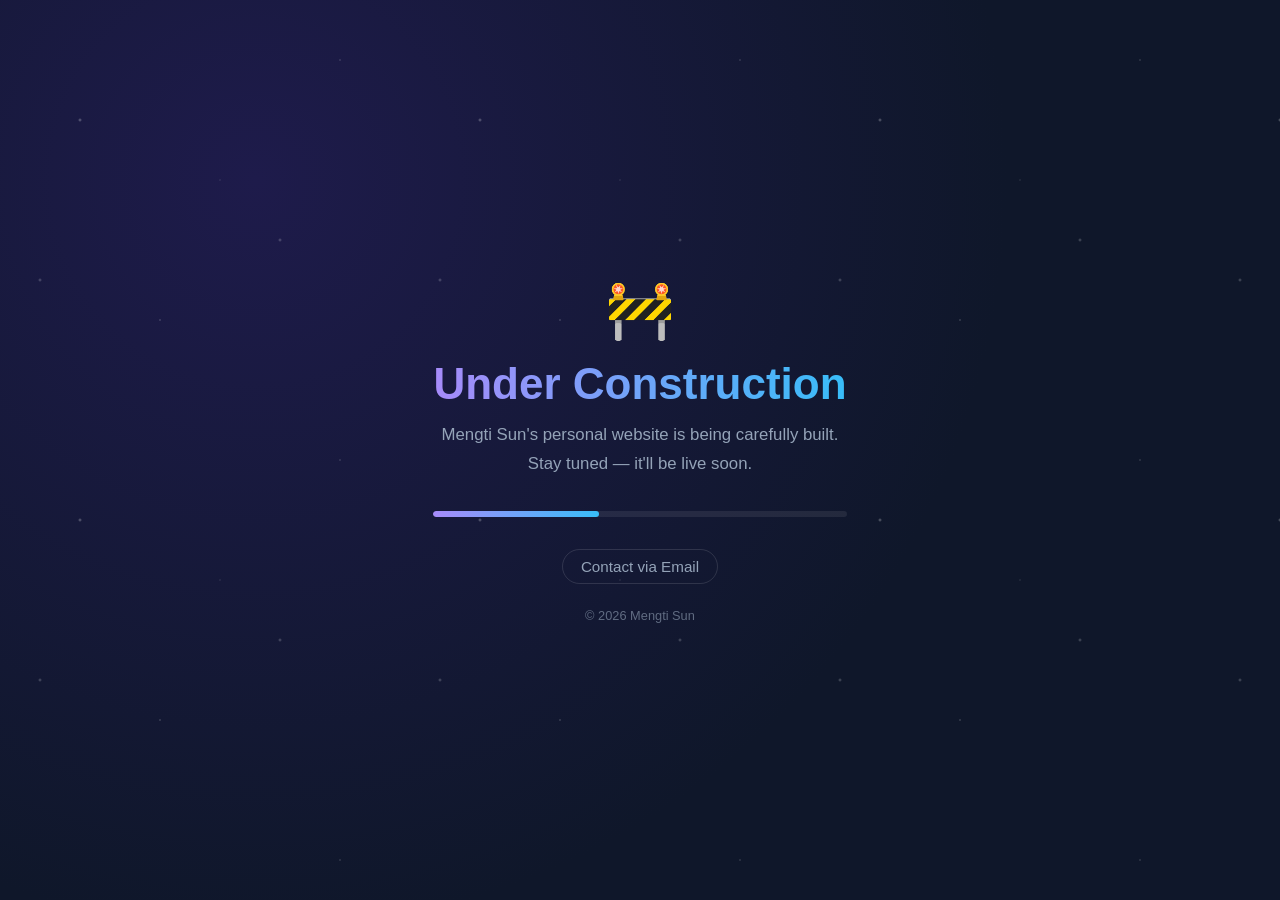
==== index.html @ 5b6ca1ab "init personal website repo" ====
<!DOCTYPE html>
<html lang="en">
<head>
<meta charset="UTF-8">
<meta name="viewport" content="width=device-width, initial-scale=1.0">
<title>Mengti Sun — Under Construction</title>
<meta name="description" content="Mengti Sun's personal website is currently under construction.">
<style>
  :root {
    --bg-start: #0f172a;
    --bg-end: #1e1b4b;
    --text: #f8fafc;
    --muted: #94a3b8;
    --accent: #a78bfa;
    --accent-2: #38bdf8;
  }

  * { box-sizing: border-box; }

  html, body {
    height: 100%;
    margin: 0;
  }

  body {
    font-family: -apple-system, BlinkMacSystemFont, "Segoe UI", "PingFang SC", "Microsoft YaHei", Roboto, sans-serif;
    background: radial-gradient(circle at 20% 20%, var(--bg-end), var(--bg-start) 60%);
    color: var(--text);
    display: flex;
    align-items: center;
    justify-content: center;
    min-height: 100vh;
    overflow: hidden;
    position: relative;
  }

  .stars {
    position: absolute;
    inset: 0;
    background-image:
      radial-gradient(2px 2px at 20% 30%, rgba(255,255,255,0.5), transparent),
      radial-gradient(2px 2px at 70% 60%, rgba(255,255,255,0.4), transparent),
      radial-gradient(1px 1px at 40% 80%, rgba(255,255,255,0.6), transparent),
      radial-gradient(1px 1px at 85% 15%, rgba(255,255,255,0.5), transparent),
      radial-gradient(1px 1px at 55% 45%, rgba(255,255,255,0.3), transparent),
      radial-gradient(2px 2px at 10% 70%, rgba(255,255,255,0.4), transparent);
    background-size: 400px 400px;
    animation: drift 60s linear infinite;
    opacity: 0.7;
  }

  @keyframes drift {
    from { transform: translateY(0); }
    to { transform: translateY(-400px); }
  }

  .container {
    position: relative;
    z-index: 1;
    text-align: center;
    padding: 2.5rem;
    max-width: 560px;
  }

  .icon {
    font-size: 3.5rem;
    display: inline-block;
    animation: float 3s ease-in-out infinite;
    margin-bottom: 1rem;
  }

  @keyframes float {
    0%, 100% { transform: translateY(0); }
    50% { transform: translateY(-12px); }
  }

  h1 {
    font-size: clamp(1.75rem, 5vw, 2.75rem);
    font-weight: 700;
    margin: 0 0 0.75rem;
    background: linear-gradient(90deg, var(--accent), var(--accent-2));
    -webkit-background-clip: text;
    background-clip: text;
    color: transparent;
  }

  p.subtitle {
    color: var(--muted);
    font-size: 1.05rem;
    line-height: 1.7;
    margin: 0 0 2rem;
  }

  .progress {
    width: 100%;
    height: 6px;
    background: rgba(255,255,255,0.08);
    border-radius: 999px;
    overflow: hidden;
    margin-bottom: 2rem;
  }

  .progress-bar {
    height: 100%;
    width: 40%;
    border-radius: 999px;
    background: linear-gradient(90deg, var(--accent), var(--accent-2));
    animation: loading 2.2s ease-in-out infinite;
  }

  @keyframes loading {
    0% { transform: translateX(-100%); width: 40%; }
    50% { width: 60%; }
    100% { transform: translateX(250%); width: 40%; }
  }

  .socials {
    display: flex;
    gap: 1.25rem;
    justify-content: center;
    margin-bottom: 1.5rem;
  }

  .socials a {
    color: var(--muted);
    text-decoration: none;
    font-size: 0.95rem;
    border: 1px solid rgba(255,255,255,0.12);
    padding: 0.5rem 1.1rem;
    border-radius: 999px;
    transition: all 0.2s ease;
  }

  .socials a:hover {
    color: var(--text);
    border-color: var(--accent);
    box-shadow: 0 0 16px rgba(167, 139, 250, 0.35);
  }

  footer {
    color: rgba(148, 163, 184, 0.6);
    font-size: 0.8rem;
    margin-top: 1rem;
  }
</style>
</head>
<body>
  <div class="stars"></div>
  <div class="container">
    <div class="icon">🚧</div>
    <h1>Under Construction</h1>
    <p class="subtitle">
      Mengti Sun's personal website is being carefully built.<br>
      Stay tuned — it'll be live soon.
    </p>
    <div class="progress"><div class="progress-bar"></div></div>
    <div class="socials">
      <a href="mailto:mengtisun99@gmail.com">Contact via Email</a>
    </div>
    <footer>&copy; <span id="year"></span> Mengti Sun</footer>
  </div>
  <script>
    document.getElementById('year').textContent = new Date().getFullYear();
  </script>
</body>
</html>
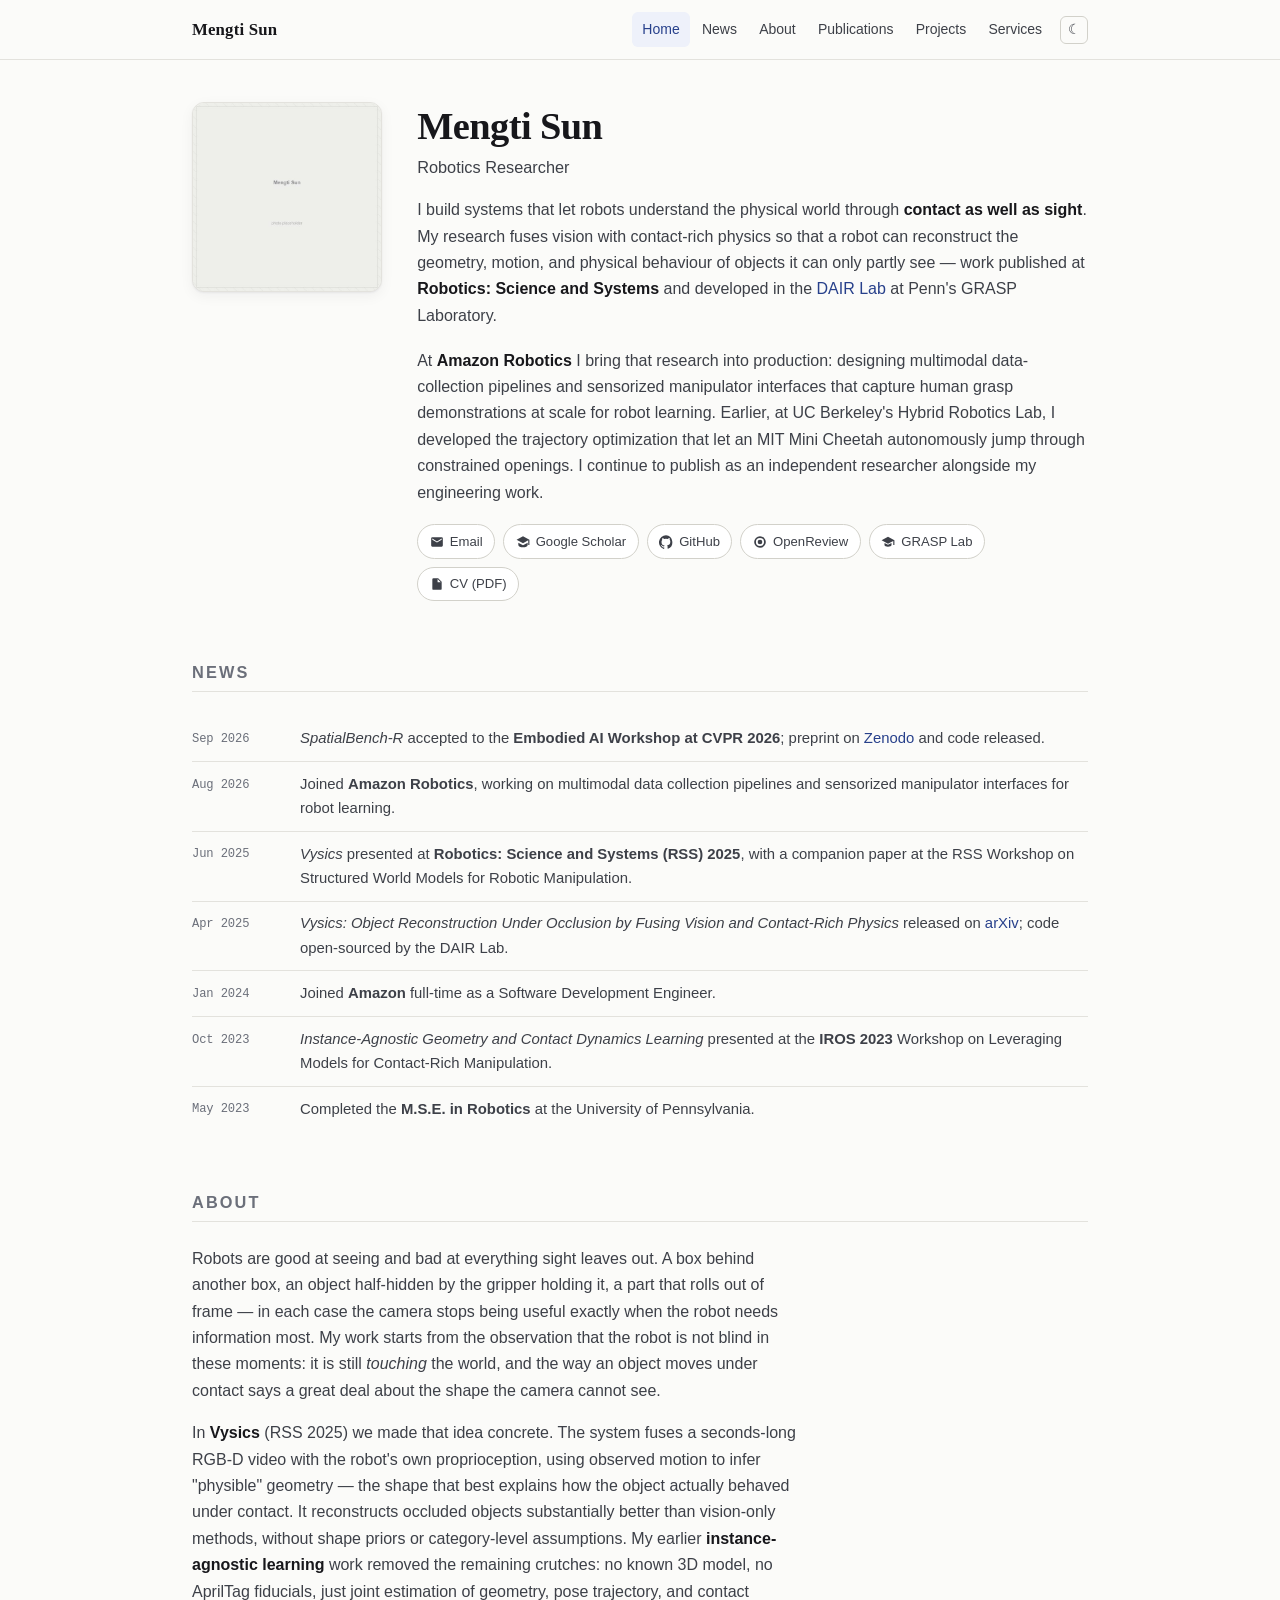
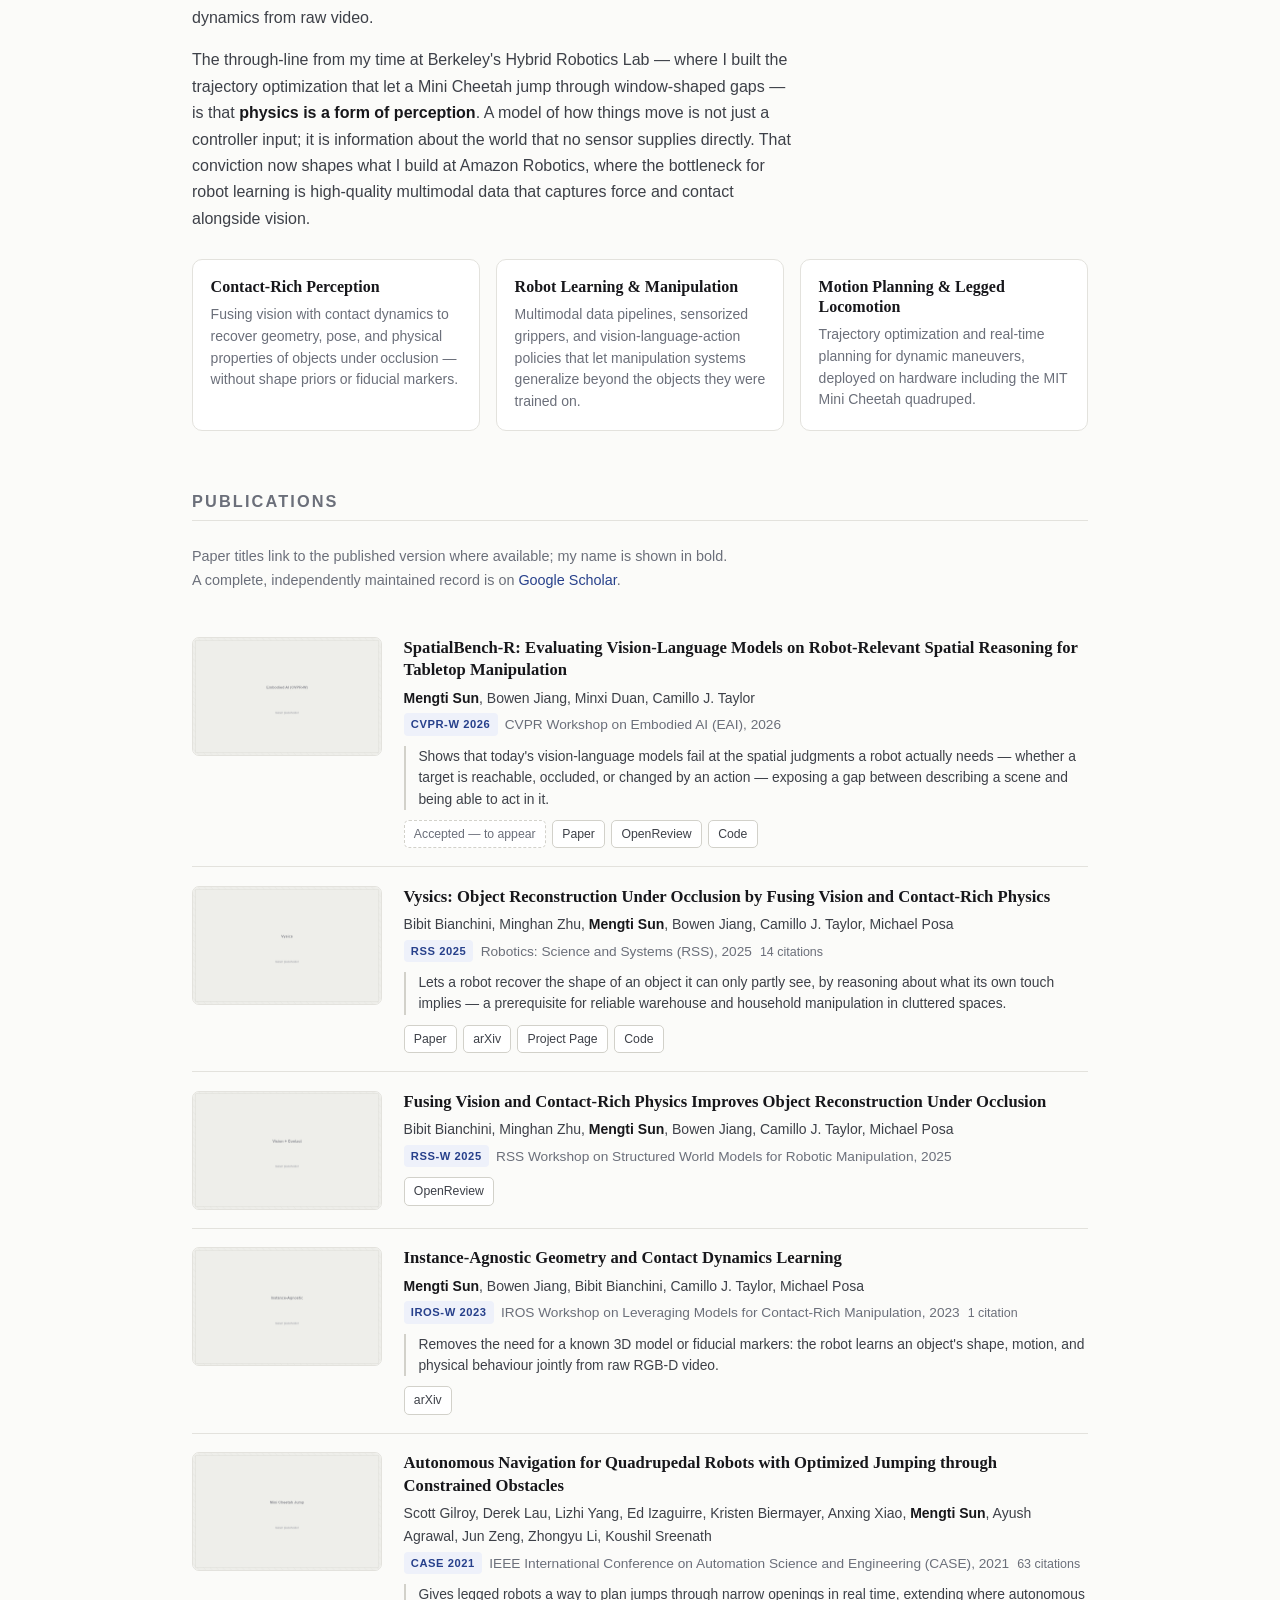
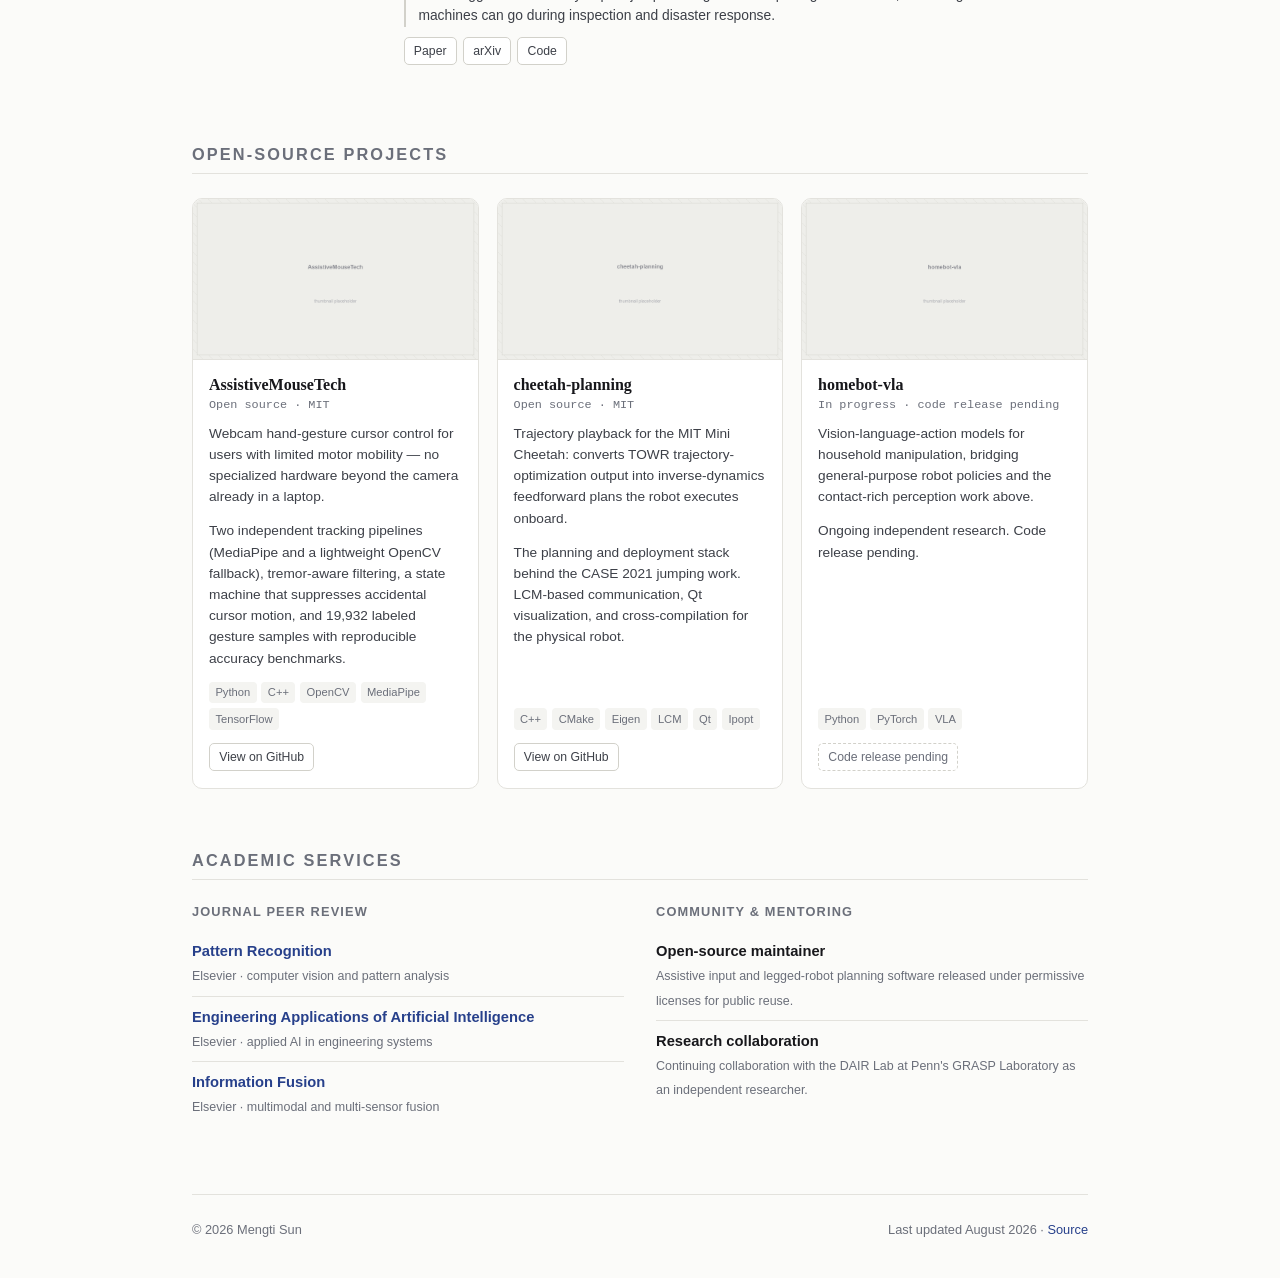
==== commit b21d4b80: "Update personal website 1.0" ====
--- a/index.html
+++ b/index.html
@@ -3,164 +3,238 @@
 <head>
 <meta charset="UTF-8">
 <meta name="viewport" content="width=device-width, initial-scale=1.0">
-<title>Mengti Sun — Under Construction</title>
-<meta name="description" content="Mengti Sun's personal website is currently under construction.">
-<style>
-  :root {
-    --bg-start: #0f172a;
-    --bg-end: #1e1b4b;
-    --text: #f8fafc;
-    --muted: #94a3b8;
-    --accent: #a78bfa;
-    --accent-2: #38bdf8;
-  }
-
-  * { box-sizing: border-box; }
-
-  html, body {
-    height: 100%;
-    margin: 0;
-  }
-
-  body {
-    font-family: -apple-system, BlinkMacSystemFont, "Segoe UI", "PingFang SC", "Microsoft YaHei", Roboto, sans-serif;
-    background: radial-gradient(circle at 20% 20%, var(--bg-end), var(--bg-start) 60%);
-    color: var(--text);
-    display: flex;
-    align-items: center;
-    justify-content: center;
-    min-height: 100vh;
-    overflow: hidden;
-    position: relative;
-  }
-
-  .stars {
-    position: absolute;
-    inset: 0;
-    background-image:
-      radial-gradient(2px 2px at 20% 30%, rgba(255,255,255,0.5), transparent),
-      radial-gradient(2px 2px at 70% 60%, rgba(255,255,255,0.4), transparent),
-      radial-gradient(1px 1px at 40% 80%, rgba(255,255,255,0.6), transparent),
-      radial-gradient(1px 1px at 85% 15%, rgba(255,255,255,0.5), transparent),
-      radial-gradient(1px 1px at 55% 45%, rgba(255,255,255,0.3), transparent),
-      radial-gradient(2px 2px at 10% 70%, rgba(255,255,255,0.4), transparent);
-    background-size: 400px 400px;
-    animation: drift 60s linear infinite;
-    opacity: 0.7;
-  }
-
-  @keyframes drift {
-    from { transform: translateY(0); }
-    to { transform: translateY(-400px); }
-  }
-
-  .container {
-    position: relative;
-    z-index: 1;
-    text-align: center;
-    padding: 2.5rem;
-    max-width: 560px;
-  }
-
-  .icon {
-    font-size: 3.5rem;
-    display: inline-block;
-    animation: float 3s ease-in-out infinite;
-    margin-bottom: 1rem;
-  }
-
-  @keyframes float {
-    0%, 100% { transform: translateY(0); }
-    50% { transform: translateY(-12px); }
-  }
-
-  h1 {
-    font-size: clamp(1.75rem, 5vw, 2.75rem);
-    font-weight: 700;
-    margin: 0 0 0.75rem;
-    background: linear-gradient(90deg, var(--accent), var(--accent-2));
-    -webkit-background-clip: text;
-    background-clip: text;
-    color: transparent;
-  }
-
-  p.subtitle {
-    color: var(--muted);
-    font-size: 1.05rem;
-    line-height: 1.7;
-    margin: 0 0 2rem;
-  }
-
-  .progress {
-    width: 100%;
-    height: 6px;
-    background: rgba(255,255,255,0.08);
-    border-radius: 999px;
-    overflow: hidden;
-    margin-bottom: 2rem;
-  }
-
-  .progress-bar {
-    height: 100%;
-    width: 40%;
-    border-radius: 999px;
-    background: linear-gradient(90deg, var(--accent), var(--accent-2));
-    animation: loading 2.2s ease-in-out infinite;
-  }
-
-  @keyframes loading {
-    0% { transform: translateX(-100%); width: 40%; }
-    50% { width: 60%; }
-    100% { transform: translateX(250%); width: 40%; }
-  }
-
-  .socials {
-    display: flex;
-    gap: 1.25rem;
-    justify-content: center;
-    margin-bottom: 1.5rem;
-  }
-
-  .socials a {
-    color: var(--muted);
-    text-decoration: none;
-    font-size: 0.95rem;
-    border: 1px solid rgba(255,255,255,0.12);
-    padding: 0.5rem 1.1rem;
-    border-radius: 999px;
-    transition: all 0.2s ease;
-  }
-
-  .socials a:hover {
-    color: var(--text);
-    border-color: var(--accent);
-    box-shadow: 0 0 16px rgba(167, 139, 250, 0.35);
-  }
-
-  footer {
-    color: rgba(148, 163, 184, 0.6);
-    font-size: 0.8rem;
-    margin-top: 1rem;
-  }
-</style>
+
+<title>Mengti Sun</title>
+<meta name="description" content="Mengti Sun — robotics researcher and Software Development Engineer II at Amazon Robotics. Research on contact-rich manipulation, physics-informed perception, and legged locomotion, published at RSS and IEEE CASE.">
+<meta name="author" content="Mengti Sun">
+<link rel="canonical" href="https://mengtis.github.io/">
+
+<meta property="og:type" content="profile">
+<meta property="og:title" content="Mengti Sun — Robotics Researcher &amp; Engineer">
+<meta property="og:description" content="Research on contact-rich manipulation, physics-informed perception, and legged locomotion. RSS 2025, IEEE CASE 2021.">
+<meta property="og:url" content="https://mengtis.github.io/">
+<meta property="og:image" content="https://mengtis.github.io/assets/img/og-card.png">
+<meta name="twitter:card" content="summary_large_image">
+
+<link rel="icon" href="assets/img/favicon.svg" type="image/svg+xml">
+<link rel="stylesheet" href="assets/css/style.css">
 </head>
 <body>
-  <div class="stars"></div>
-  <div class="container">
-    <div class="icon">🚧</div>
-    <h1>Under Construction</h1>
-    <p class="subtitle">
-      Mengti Sun's personal website is being carefully built.<br>
-      Stay tuned — it'll be live soon.
+
+<a class="skip" href="#main">Skip to content</a>
+
+<nav class="nav" aria-label="Primary">
+  <div class="nav-inner">
+    <a class="brand" href="#home">Mengti Sun</a>
+    <button class="nav-toggle" type="button" aria-expanded="false" aria-controls="nav-links" aria-label="Toggle navigation">☰</button>
+    <ul class="nav-links" id="nav-links">
+      <li><a href="#home">Home</a></li>
+      <li><a href="#news">News</a></li>
+      <li><a href="#about">About</a></li>
+      <li><a href="#publications">Publications</a></li>
+      <li><a href="#projects">Projects</a></li>
+      <li><a href="#services">Services</a></li>
+      <li><button class="theme-btn" type="button" aria-label="Switch theme">☾</button></li>
+    </ul>
+  </div>
+</nav>
+
+<main id="main" class="wrap">
+
+  <!-- ============ HOME ============ -->
+  <section id="home" aria-label="Introduction">
+    <div class="hero">
+      <img class="hero-photo" src="assets/img/profile.jpg" alt="Portrait of Mengti Sun">
+      <div>
+        <h1>Mengti Sun</h1>
+        <p class="role">Robotics Researcher</p>
+        <p class="bio">
+          I build systems that let robots understand the physical world through
+          <strong>contact as well as sight</strong>. My research fuses vision with contact-rich
+          physics so that a robot can reconstruct the geometry, motion, and physical behaviour of
+          objects it can only partly see — work published at
+          <strong>Robotics: Science and Systems</strong> and developed in the
+          <a href="https://dair.engineering.upenn.edu/" rel="noopener">DAIR Lab</a> at Penn's GRASP
+          Laboratory.
+        </p>
+        <p class="bio">
+          At <strong>Amazon Robotics</strong> I bring that research into production: designing
+          multimodal data-collection pipelines and sensorized manipulator interfaces that capture
+          human grasp demonstrations at scale for robot learning. Earlier, at UC Berkeley's Hybrid
+          Robotics Lab, I developed the trajectory optimization that let an MIT Mini Cheetah
+          autonomously jump through constrained openings. I continue to publish as an
+          independent researcher alongside my engineering work.
+        </p>
+        <ul class="links">
+          <li><a href="mailto:mengtisun99@gmail.com">
+            <svg viewBox="0 0 24 24" aria-hidden="true"><path d="M20 4H4a2 2 0 0 0-2 2v12a2 2 0 0 0 2 2h16a2 2 0 0 0 2-2V6a2 2 0 0 0-2-2zm0 4-8 5-8-5V6l8 5 8-5z"/></svg>
+            Email</a></li>
+          <li><a href="https://scholar.google.com/citations?user=hXb_RHoAAAAJ" rel="noopener">
+            <svg viewBox="0 0 24 24" aria-hidden="true"><path d="M12 2 1 8l11 6 9-4.9V17h2V8zM4 13.2V17c0 2.2 3.6 4 8 4s8-1.8 8-4v-3.8l-8 4.4z"/></svg>
+            Google Scholar</a></li>
+          <li><a href="https://github.com/mengtis" rel="noopener">
+            <svg viewBox="0 0 24 24" aria-hidden="true"><path d="M12 .5a12 12 0 0 0-3.8 23.4c.6.1.8-.3.8-.6v-2c-3.3.7-4-1.6-4-1.6-.6-1.4-1.4-1.8-1.4-1.8-1.1-.7.1-.7.1-.7 1.2.1 1.8 1.2 1.8 1.2 1.1 1.8 2.8 1.3 3.5 1 .1-.8.4-1.3.8-1.6-2.7-.3-5.5-1.3-5.5-5.9 0-1.3.5-2.4 1.2-3.2-.1-.3-.5-1.5.1-3.2 0 0 1-.3 3.3 1.2a11.5 11.5 0 0 1 6 0C17.1 4.8 18.1 5.1 18.1 5.1c.6 1.7.2 2.9.1 3.2.8.8 1.2 1.9 1.2 3.2 0 4.6-2.8 5.6-5.5 5.9.4.4.8 1.1.8 2.2v3.3c0 .3.2.7.8.6A12 12 0 0 0 12 .5z"/></svg>
+            GitHub</a></li>
+          <li><a href="https://openreview.net/profile?id=~Mengti_Sun1" rel="noopener">
+            <svg viewBox="0 0 24 24" aria-hidden="true"><path d="M12 2a10 10 0 1 0 0 20 10 10 0 0 0 0-20zm0 3a7 7 0 0 1 7 7 7 7 0 0 1-7 7 7 7 0 0 1-7-7 7 7 0 0 1 7-7zm0 3a4 4 0 1 0 0 8 4 4 0 0 0 0-8z"/></svg>
+            OpenReview</a></li>
+          <li><a href="https://www.grasp.upenn.edu/people/mengti-sun/" rel="noopener">
+            <svg viewBox="0 0 24 24" aria-hidden="true"><path d="M12 3 1 9l11 6 9-4.9V17h2V9zM6 13.5V17c0 1.7 2.7 3 6 3s6-1.3 6-3v-3.5l-6 3.3z"/></svg>
+            GRASP Lab</a></li>
+          <li><a href="assets/cv/Resume_Mengti_Sun_NIW_2026.pdf">
+            <svg viewBox="0 0 24 24" aria-hidden="true"><path d="M14 2H6a2 2 0 0 0-2 2v16a2 2 0 0 0 2 2h12a2 2 0 0 0 2-2V8zm-1 7V3.5L18.5 9z"/></svg>
+            CV (PDF)</a></li>
+        </ul>
+      </div>
+    </div>
+
+  </section>
+
+  <!-- ============ NEWS ============ -->
+  <section id="news" aria-labelledby="news-h">
+    <h2 class="sec-title" id="news-h">News</h2>
+    <ul class="news">
+      <li>
+        <span class="date">Sep 2026</span>
+        <span class="what"><em>SpatialBench-R</em> accepted to the <strong>Embodied AI Workshop at CVPR 2026</strong>; preprint on <a href="https://doi.org/10.5281/zenodo.22197469" rel="noopener">Zenodo</a> and code released.</span>
+      </li>
+      <li>
+        <span class="date">Aug 2026</span>
+        <span class="what">Joined <strong>Amazon Robotics</strong>, working on multimodal data collection pipelines and sensorized manipulator interfaces for robot learning.</span>
+      </li>
+      <li>
+        <span class="date">Jun 2025</span>
+        <span class="what"><em>Vysics</em> presented at <strong>Robotics: Science and Systems (RSS) 2025</strong>, with a companion paper at the RSS Workshop on Structured World Models for Robotic Manipulation.</span>
+      </li>
+      <li>
+        <span class="date">Apr 2025</span>
+        <span class="what"><em>Vysics: Object Reconstruction Under Occlusion by Fusing Vision and Contact-Rich Physics</em> released on <a href="https://arxiv.org/abs/2504.18719" rel="noopener">arXiv</a>; code open-sourced by the DAIR Lab.</span>
+      </li>
+      <li>
+        <span class="date">Jan 2024</span>
+        <span class="what">Joined <strong>Amazon</strong> full-time as a Software Development Engineer.</span>
+      </li>
+      <li>
+        <span class="date">Oct 2023</span>
+        <span class="what"><em>Instance-Agnostic Geometry and Contact Dynamics Learning</em> presented at the <strong>IROS 2023</strong> Workshop on Leveraging Models for Contact-Rich Manipulation.</span>
+      </li>
+      <li>
+        <span class="date">May 2023</span>
+        <span class="what">Completed the <strong>M.S.E. in Robotics</strong> at the University of Pennsylvania.</span>
+      </li>
+    </ul>
+  </section>
+
+  <!-- ============ ABOUT ============ -->
+  <section id="about" aria-labelledby="about-h">
+    <h2 class="sec-title" id="about-h">About</h2>
+    <div class="about-body">
+      <p>
+        Robots are good at seeing and bad at everything sight leaves out. A box behind another box,
+        an object half-hidden by the gripper holding it, a part that rolls out of frame — in each
+        case the camera stops being useful exactly when the robot needs information most. My work
+        starts from the observation that the robot is not blind in these moments: it is still
+        <em>touching</em> the world, and the way an object moves under contact says a great deal
+        about the shape the camera cannot see.
+      </p>
+      <p>
+        In <strong>Vysics</strong> (RSS 2025) we made that idea concrete. The system fuses a
+        seconds-long RGB-D video with the robot's own proprioception, using observed motion to infer
+        "physible" geometry — the shape that best explains how the object actually behaved under
+        contact. It reconstructs occluded objects substantially better than vision-only methods,
+        without shape priors or category-level assumptions. My earlier
+        <strong>instance-agnostic learning</strong> work removed the remaining crutches: no known 3D
+        model, no AprilTag fiducials, just joint estimation of geometry, pose trajectory, and
+        contact dynamics from raw video.
+      </p>
+      <p>
+        The through-line from my time at Berkeley's Hybrid Robotics Lab — where I built the
+        trajectory optimization that let a Mini Cheetah jump through window-shaped gaps — is that
+        <strong>physics is a form of perception</strong>. A model of how things move is not just a
+        controller input; it is information about the world that no sensor supplies directly.
+        That conviction now shapes what I build at Amazon Robotics, where the bottleneck for robot
+        learning is high-quality multimodal data that captures force and contact alongside vision.
+      </p>
+    </div>
+
+    <div class="interests">
+      <div class="interest">
+        <h3>Contact-Rich Perception</h3>
+        <p>Fusing vision with contact dynamics to recover geometry, pose, and physical properties of objects under occlusion — without shape priors or fiducial markers.</p>
+      </div>
+      <div class="interest">
+        <h3>Robot Learning &amp; Manipulation</h3>
+        <p>Multimodal data pipelines, sensorized grippers, and vision-language-action policies that let manipulation systems generalize beyond the objects they were trained on.</p>
+      </div>
+      <div class="interest">
+        <h3>Motion Planning &amp; Legged Locomotion</h3>
+        <p>Trajectory optimization and real-time planning for dynamic maneuvers, deployed on hardware including the MIT Mini Cheetah quadruped.</p>
+      </div>
+    </div>
+  </section>
+
+  <!-- ============ PUBLICATIONS ============ -->
+  <section id="publications" aria-labelledby="pubs-h">
+    <h2 class="sec-title" id="pubs-h">Publications</h2>
+    <p class="about-body" style="font-size:.9rem;color:var(--muted);margin-bottom:1.6rem;">
+      Paper titles link to the published version where available; my name is shown in bold.
+      A complete, independently maintained record is on
+      <a href="https://scholar.google.com/citations?user=hXb_RHoAAAAJ" rel="noopener">Google Scholar</a>.
     </p>
-    <div class="progress"><div class="progress-bar"></div></div>
-    <div class="socials">
-      <a href="mailto:mengtisun99@gmail.com">Contact via Email</a>
-    </div>
-    <footer>&copy; <span id="year"></span> Mengti Sun</footer>
-  </div>
-  <script>
-    document.getElementById('year').textContent = new Date().getFullYear();
-  </script>
+    <div id="pub-list"></div>
+  </section>
+
+  <!-- ============ PROJECTS ============ -->
+  <section id="projects" aria-labelledby="proj-h">
+    <h2 class="sec-title" id="proj-h">Open-Source Projects</h2>
+    <div class="projects" id="project-list"></div>
+  </section>
+
+  <!-- ============ SERVICES ============ -->
+  <section id="services" aria-labelledby="svc-h">
+    <h2 class="sec-title" id="svc-h">Academic Services</h2>
+    <div class="svc">
+      <div>
+        <h3>Journal Peer Review</h3>
+        <ul class="svc-list">
+          <li>
+            <span class="pub-name"><a href="https://www.sciencedirect.com/journal/pattern-recognition" rel="noopener">Pattern Recognition</a></span>
+            <span class="pub-meta">Elsevier · computer vision and pattern analysis</span>
+          </li>
+          <li>
+            <span class="pub-name"><a href="https://www.sciencedirect.com/journal/engineering-applications-of-artificial-intelligence" rel="noopener">Engineering Applications of Artificial Intelligence</a></span>
+            <span class="pub-meta">Elsevier · applied AI in engineering systems</span>
+          </li>
+          <li>
+            <span class="pub-name"><a href="https://www.sciencedirect.com/journal/information-fusion" rel="noopener">Information Fusion</a></span>
+            <span class="pub-meta">Elsevier · multimodal and multi-sensor fusion</span>
+          </li>
+        </ul>
+      </div>
+      <div>
+        <h3>Community &amp; Mentoring</h3>
+        <ul class="svc-list">
+          <li>
+            <span class="pub-name">Open-source maintainer</span>
+            <span class="pub-meta">Assistive input and legged-robot planning software released under permissive licenses for public reuse.</span>
+          </li>
+          <li>
+            <span class="pub-name">Research collaboration</span>
+            <span class="pub-meta">Continuing collaboration with the DAIR Lab at Penn's GRASP Laboratory as an independent researcher.</span>
+          </li>
+        </ul>
+      </div>
+    </div>
+  </section>
+
+  <footer class="foot">
+    <span>© <span id="year">2026</span> Mengti Sun</span>
+    <span>Last updated August 2026 · <a href="https://github.com/mengtis/mengtis.github.io" rel="noopener">Source</a></span>
+  </footer>
+
+</main>
+
+<script src="assets/data/publications.js"></script>
+<script src="assets/js/main.js"></script>
 </body>
 </html>
--- a/assets/css/style.css
+++ b/assets/css/style.css
@@ -0,0 +1,350 @@
+/* =========================================================
+   Mengti Sun — personal site
+   Single stylesheet: tokens, layout, components, dark, print
+   ========================================================= */
+
+/* ---------- Design tokens ---------- */
+:root {
+  --bg:        #fbfbf9;
+  --surface:   #ffffff;
+  --surface-2: #f4f4f1;
+  --ink:       #17171b;
+  --ink-2:     #3d4048;
+  --muted:     #6b6f7a;
+  --border:    #e3e2dd;
+  --border-2:  #d2d1ca;
+  --accent:    #27408b;
+  --accent-2:  #1b2f6b;
+  --accent-bg: #eef1fa;
+  --shadow:    0 1px 2px rgba(20,20,30,.05), 0 4px 14px rgba(20,20,30,.05);
+
+  --serif: "Iowan Old Style", "Source Serif 4", "Charter", Georgia, "Times New Roman", serif;
+  --sans:  -apple-system, BlinkMacSystemFont, "Segoe UI", Inter, Roboto, "Helvetica Neue", Arial, sans-serif;
+  --mono:  ui-monospace, SFMono-Regular, "SF Mono", Menlo, Consolas, monospace;
+
+  --wrap: 940px;
+  --nav-h: 60px;
+  --r: 10px;
+}
+
+@media (prefers-color-scheme: dark) {
+  :root:not([data-theme="light"]) {
+    --bg:        #0e1014;
+    --surface:   #15181f;
+    --surface-2: #1b1f28;
+    --ink:       #e9eaee;
+    --ink-2:     #c3c6ce;
+    --muted:     #949aa6;
+    --border:    #262a34;
+    --border-2:  #333846;
+    --accent:    #9fb2ff;
+    --accent-2:  #c3ceff;
+    --accent-bg: #1a2140;
+    --shadow:    0 1px 2px rgba(0,0,0,.4), 0 4px 14px rgba(0,0,0,.3);
+  }
+}
+:root[data-theme="dark"] {
+  --bg:        #0e1014;
+  --surface:   #15181f;
+  --surface-2: #1b1f28;
+  --ink:       #e9eaee;
+  --ink-2:     #c3c6ce;
+  --muted:     #949aa6;
+  --border:    #262a34;
+  --border-2:  #333846;
+  --accent:    #9fb2ff;
+  --accent-2:  #c3ceff;
+  --accent-bg: #1a2140;
+  --shadow:    0 1px 2px rgba(0,0,0,.4), 0 4px 14px rgba(0,0,0,.3);
+}
+
+/* ---------- Reset / base ---------- */
+*, *::before, *::after { box-sizing: border-box; }
+html { -webkit-text-size-adjust: 100%; scroll-behavior: smooth; scroll-padding-top: calc(var(--nav-h) + 18px); }
+@media (prefers-reduced-motion: reduce) {
+  html { scroll-behavior: auto; }
+  *, *::before, *::after { animation-duration: .001ms !important; transition-duration: .001ms !important; }
+}
+
+body {
+  margin: 0;
+  background: var(--bg);
+  color: var(--ink);
+  font-family: var(--sans);
+  font-size: 16px;
+  line-height: 1.65;
+  -webkit-font-smoothing: antialiased;
+}
+
+img { max-width: 100%; display: block; }
+a { color: var(--accent); text-decoration: none; }
+a:hover { color: var(--accent-2); text-decoration: underline; text-underline-offset: 2px; }
+h1, h2, h3, h4 { font-family: var(--serif); font-weight: 600; line-height: 1.25; color: var(--ink); }
+p { margin: 0 0 1em; }
+ul { margin: 0; padding-left: 1.15em; }
+
+:focus-visible { outline: 2px solid var(--accent); outline-offset: 3px; border-radius: 3px; }
+
+.skip {
+  position: absolute; left: -9999px; top: 0; z-index: 100;
+  background: var(--accent); color: #fff; padding: .6rem 1rem; border-radius: 0 0 var(--r) 0;
+}
+.skip:focus { left: 0; }
+
+.wrap { max-width: var(--wrap); margin: 0 auto; padding: 0 22px; }
+
+/* ---------- Nav ---------- */
+.nav {
+  position: sticky; top: 0; z-index: 50;
+  height: var(--nav-h);
+  background: color-mix(in srgb, var(--bg) 88%, transparent);
+  backdrop-filter: saturate(180%) blur(12px);
+  -webkit-backdrop-filter: saturate(180%) blur(12px);
+  border-bottom: 1px solid var(--border);
+}
+.nav-inner {
+  max-width: var(--wrap); margin: 0 auto; padding: 0 22px;
+  height: 100%; display: flex; align-items: center; justify-content: space-between; gap: 1rem;
+}
+.brand {
+  font-family: var(--serif); font-size: 1.05rem; font-weight: 600;
+  color: var(--ink); letter-spacing: .01em; white-space: nowrap;
+}
+.brand:hover { text-decoration: none; color: var(--accent); }
+
+.nav-links { display: flex; align-items: center; gap: .15rem; list-style: none; margin: 0; padding: 0; }
+.nav-links a {
+  display: block; padding: .4rem .62rem; border-radius: 6px;
+  font-size: .875rem; color: var(--ink-2); font-weight: 500;
+}
+.nav-links a:hover { background: var(--surface-2); color: var(--ink); text-decoration: none; }
+.nav-links a.active { color: var(--accent); background: var(--accent-bg); }
+
+.theme-btn {
+  background: none; border: 1px solid var(--border-2); border-radius: 6px;
+  width: 28px; height: 28px; margin-left: .35rem; cursor: pointer;
+  color: var(--ink-2); font-size: .85rem; line-height: 1; padding: 0;
+  display: inline-flex; align-items: center; justify-content: center;
+}
+.theme-btn:hover { border-color: var(--accent); color: var(--accent); }
+
+.nav-toggle {
+  display: none; background: none; border: 1px solid var(--border-2); border-radius: 7px;
+  padding: .35rem .5rem; cursor: pointer; color: var(--ink); font: inherit; line-height: 1;
+}
+
+@media (max-width: 800px) {
+  .nav-toggle { display: block; }
+  .nav-links {
+    position: absolute; top: var(--nav-h); left: 0; right: 0;
+    flex-direction: column; align-items: stretch; gap: 0;
+    background: var(--surface); border-bottom: 1px solid var(--border);
+    padding: .5rem 22px 1rem; box-shadow: var(--shadow);
+  }
+  .nav-links[hidden] { display: none; }
+  .nav-links a { padding: .6rem .5rem; font-size: .95rem; }
+  .nav-links li:last-child { padding: .5rem .5rem 0; }
+  .theme-btn { margin-left: 0; }
+}
+
+/* ---------- Section scaffolding ---------- */
+section { padding: 3.2rem 0 .6rem; }
+section:first-of-type { padding-top: 2.6rem; }
+
+.sec-title {
+  font-size: 1.02rem; text-transform: uppercase; letter-spacing: .13em;
+  font-family: var(--sans); font-weight: 600; color: var(--muted);
+  margin: 0 0 1.5rem; padding-bottom: .55rem; border-bottom: 1px solid var(--border);
+}
+
+/* ---------- Hero ---------- */
+.hero { display: grid; grid-template-columns: 190px 1fr; gap: 2.2rem; align-items: start; }
+.hero-photo {
+  width: 190px; height: 190px; border-radius: 12px; object-fit: cover;
+  border: 1px solid var(--border); background: var(--surface-2); box-shadow: var(--shadow);
+}
+.hero h1 { font-size: 2.4rem; margin: 0 0 .3rem; letter-spacing: -.015em; }
+.hero .role { font-size: 1.02rem; color: var(--ink-2); margin: 0 0 1rem; font-weight: 500; }
+.hero .bio { color: var(--ink-2); margin-bottom: 1.15rem; }
+.hero .bio strong { color: var(--ink); font-weight: 600; }
+
+.links { display: flex; flex-wrap: wrap; gap: .5rem; list-style: none; margin: 0; padding: 0; }
+.links a {
+  display: inline-flex; align-items: center; gap: .38rem;
+  padding: .34rem .72rem; border: 1px solid var(--border-2); border-radius: 99px;
+  font-size: .82rem; font-weight: 500; color: var(--ink-2); background: var(--surface);
+  transition: border-color .15s, color .15s;
+}
+.links a:hover { border-color: var(--accent); color: var(--accent); text-decoration: none; }
+.links svg { width: 14px; height: 14px; fill: currentColor; flex: none; }
+
+@media (max-width: 700px) {
+  .hero { grid-template-columns: 1fr; gap: 1.4rem; }
+  .hero-photo { width: 140px; height: 140px; }
+  .hero h1 { font-size: 1.95rem; }
+}
+
+/* ---------- News ---------- */
+.news { list-style: none; padding: 0; margin: 0; }
+.news li {
+  display: grid; grid-template-columns: 92px 1fr; gap: 1rem;
+  padding: .62rem 0; border-bottom: 1px solid var(--border); font-size: .93rem;
+}
+.news li:last-child { border-bottom: 0; }
+.news .date {
+  font-family: var(--mono); font-size: .76rem; color: var(--muted);
+  padding-top: .18rem; white-space: nowrap; letter-spacing: -.01em;
+}
+.news .what { color: var(--ink-2); }
+@media (max-width: 560px) {
+  .news li { grid-template-columns: 1fr; gap: .12rem; }
+  .news .date { padding-top: 0; }
+}
+
+/* ---------- About ---------- */
+.about-body { color: var(--ink-2); max-width: 68ch; }
+.about-body strong { color: var(--ink); font-weight: 600; }
+
+.interests { display: grid; grid-template-columns: repeat(3, 1fr); gap: 1rem; margin-top: 1.7rem; }
+.interest {
+  background: var(--surface); border: 1px solid var(--border);
+  border-radius: var(--r); padding: 1.05rem 1.1rem;
+}
+.interest h3 { font-size: 1rem; margin: 0 0 .45rem; }
+.interest p { font-size: .875rem; color: var(--muted); margin: 0; line-height: 1.55; }
+@media (max-width: 800px) { .interests { grid-template-columns: 1fr; } }
+
+/* ---------- Publications ---------- */
+.pub {
+  display: grid; grid-template-columns: 190px 1fr; gap: 1.35rem;
+  padding: 1.15rem 0; border-bottom: 1px solid var(--border); align-items: start;
+}
+.pub:last-child { border-bottom: 0; }
+.pub-fig {
+  width: 100%; aspect-ratio: 16 / 10; object-fit: cover;
+  border: 1px solid var(--border); border-radius: 7px; background: var(--surface-2);
+}
+.pub-title { font-size: 1.04rem; margin: 0 0 .3rem; line-height: 1.35; }
+.pub-title a { color: var(--ink); }
+.pub-title a:hover { color: var(--accent); }
+.pub-authors { font-size: .875rem; color: var(--ink-2); margin: 0 0 .22rem; }
+.pub-authors .me { color: var(--ink); font-weight: 700; }
+.pub-venue { font-size: .855rem; color: var(--muted); margin: 0 0 .55rem; }
+.pub-venue .badge {
+  display: inline-block; background: var(--accent-bg); color: var(--accent);
+  font-family: var(--sans); font-size: .7rem; font-weight: 700;
+  letter-spacing: .05em; text-transform: uppercase;
+  padding: .12rem .45rem; border-radius: 4px; margin-right: .45rem;
+  vertical-align: 1px;
+}
+.pub-why {
+  font-size: .865rem; color: var(--ink-2); margin: 0 0 .6rem;
+  padding-left: .8rem; border-left: 2px solid var(--border-2); line-height: 1.55;
+}
+.pub-cites { font-size: .78rem; color: var(--muted); margin-left: .5rem; }
+
+.chips { display: flex; flex-wrap: wrap; gap: .38rem; list-style: none; padding: 0; margin: 0; }
+.chips a, .chips span {
+  display: inline-block; padding: .2rem .58rem; border-radius: 5px;
+  font-size: .765rem; font-weight: 500;
+  border: 1px solid var(--border-2); color: var(--ink-2); background: var(--surface);
+}
+.chips a:hover { border-color: var(--accent); color: var(--accent); text-decoration: none; }
+.chips span { color: var(--muted); border-style: dashed; }
+
+@media (max-width: 700px) {
+  .pub { grid-template-columns: 1fr; gap: .8rem; }
+  .pub-fig { max-width: 320px; }
+}
+
+/* ---------- Projects ---------- */
+.projects { display: grid; grid-template-columns: repeat(3, 1fr); gap: 1.1rem; }
+.project {
+  display: flex; flex-direction: column;
+  background: var(--surface); border: 1px solid var(--border);
+  border-radius: var(--r); overflow: hidden; transition: border-color .15s, transform .15s;
+}
+.project:hover { border-color: var(--border-2); transform: translateY(-2px); }
+.project-fig {
+  width: 100%; aspect-ratio: 16 / 9; object-fit: cover;
+  background: var(--surface-2); border-bottom: 1px solid var(--border);
+}
+.project-body { padding: .95rem 1rem 1.05rem; display: flex; flex-direction: column; flex: 1; }
+.project h3 { font-size: 1rem; margin: 0 0 .1rem; }
+.project h3 a { color: var(--ink); }
+.project h3 a:hover { color: var(--accent); }
+.project .meta { font-size: .74rem; color: var(--muted); margin: 0 0 .5rem; font-family: var(--mono); }
+.project p { font-size: .855rem; color: var(--ink-2); margin: 0 0 .8rem; line-height: 1.55; }
+.project .tech { display: flex; flex-wrap: wrap; gap: .3rem; margin: auto 0 .8rem; list-style: none; padding: 0; }
+.project .tech li {
+  font-size: .7rem; color: var(--muted); background: var(--surface-2);
+  border-radius: 4px; padding: .1rem .4rem;
+}
+@media (max-width: 860px) { .projects { grid-template-columns: 1fr; } }
+
+/* ---------- Services ---------- */
+.svc { display: grid; grid-template-columns: repeat(2, 1fr); gap: 1.6rem 2rem; }
+.svc h3 {
+  font-family: var(--sans); font-size: .8rem; font-weight: 600;
+  text-transform: uppercase; letter-spacing: .09em; color: var(--muted); margin: 0 0 .7rem;
+}
+.svc-list { list-style: none; padding: 0; margin: 0; }
+.svc-list li {
+  padding: .5rem 0; border-bottom: 1px solid var(--border);
+  font-size: .92rem; color: var(--ink-2);
+}
+.svc-list li:last-child { border-bottom: 0; }
+.svc-list .pub-name { color: var(--ink); font-weight: 600; display: block; }
+.svc-list .pub-meta { font-size: .78rem; color: var(--muted); }
+@media (max-width: 700px) { .svc { grid-template-columns: 1fr; } }
+
+/* ---------- Buttons ---------- */
+.btn {
+  display: inline-flex; align-items: center; gap: .45rem;
+  background: var(--accent); color: #fff; border-radius: 7px;
+  padding: .55rem 1.05rem; font-size: .875rem; font-weight: 600;
+}
+:root[data-theme="dark"] .btn, :root:not([data-theme="light"]) .btn { color: var(--bg); }
+@media (prefers-color-scheme: light) { :root:not([data-theme="dark"]) .btn { color: #fff; } }
+.btn:hover { background: var(--accent-2); text-decoration: none; }
+.btn svg { width: 14px; height: 14px; fill: currentColor; }
+
+/* ---------- Footer ---------- */
+.foot {
+  margin-top: 3.6rem; border-top: 1px solid var(--border);
+  padding: 1.5rem 0 2.4rem; font-size: .8rem; color: var(--muted);
+  display: flex; flex-wrap: wrap; gap: .6rem; justify-content: space-between;
+}
+
+/* ---------- Print (NIW exhibit) ---------- */
+@media print {
+  :root {
+    --bg: #fff; --surface: #fff; --surface-2: #fff;
+    --ink: #000; --ink-2: #1a1a1a; --muted: #444;
+    --border: #bbb; --border-2: #999; --accent: #000; --accent-bg: #eee;
+    --shadow: none;
+  }
+  body { font-size: 10.5pt; line-height: 1.45; }
+  .nav, .nav-toggle, .skip, .theme-btn { display: none !important; }
+  html { scroll-padding-top: 0; }
+  a { color: #000; text-decoration: none; }
+  /* expand URLs so a printed page is self-verifying */
+  .chips a::after, .links a::after, .project h3 a::after {
+    content: " (" attr(href) ")"; font-size: 7.5pt; color: #444; font-family: var(--mono);
+    word-break: break-all; font-weight: 400;
+  }
+  section { padding: 1.1rem 0 .2rem; }
+  .sec-title { break-after: avoid; }
+  .sec-title { font-size: 11pt; letter-spacing: .08em; }
+  .pub, .project, .interest, .news li, .svc-list li { break-inside: avoid; }
+  .links { display: block; font-size: 9.5pt; line-height: 1.5; }
+  .links li { display: block; }
+  .links a { border: 0; padding: 0; background: none; display: inline; font-weight: 600; }
+  .links svg { display: none; }
+  .chips a { border-color: #999; }
+  .projects { grid-template-columns: repeat(2, 1fr); }
+  .project { border-color: #bbb; }
+  .project:hover { transform: none; }
+  .hero { break-after: avoid; }
+  .foot { break-before: avoid; }
+}
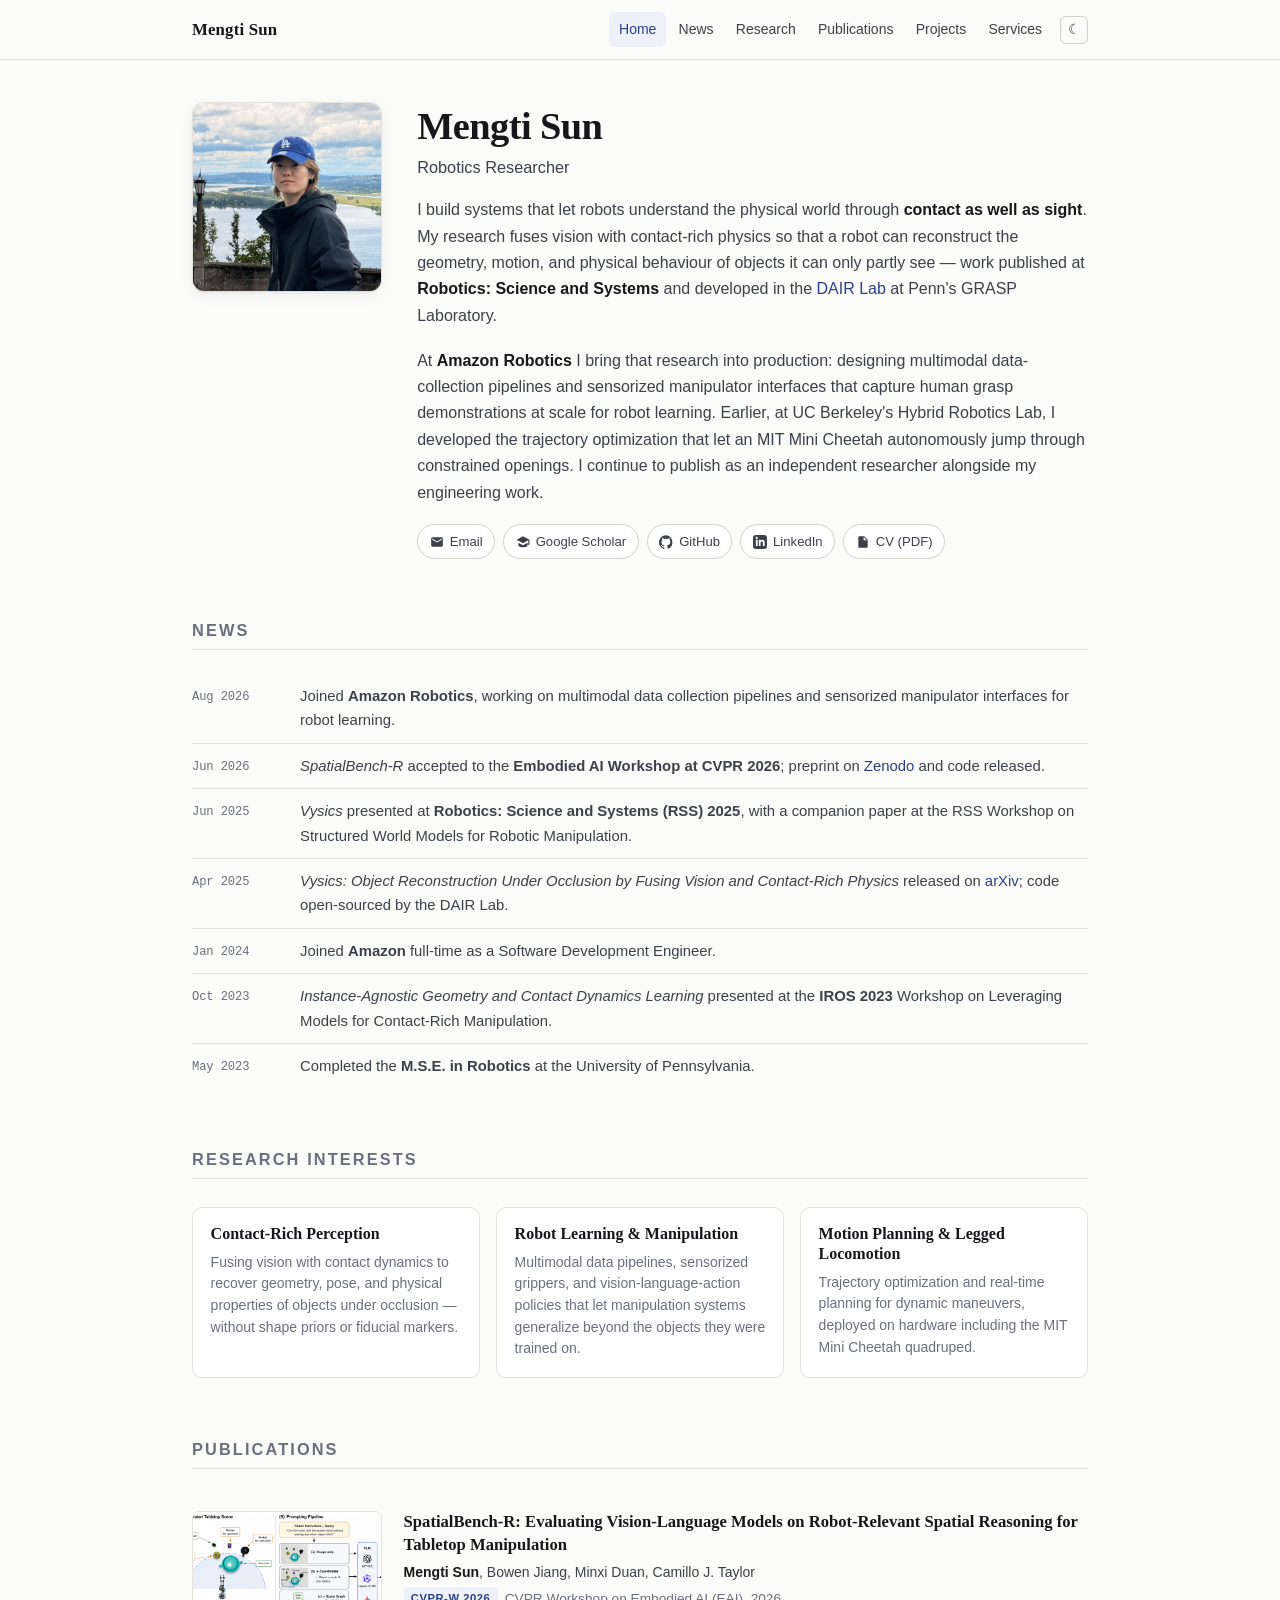
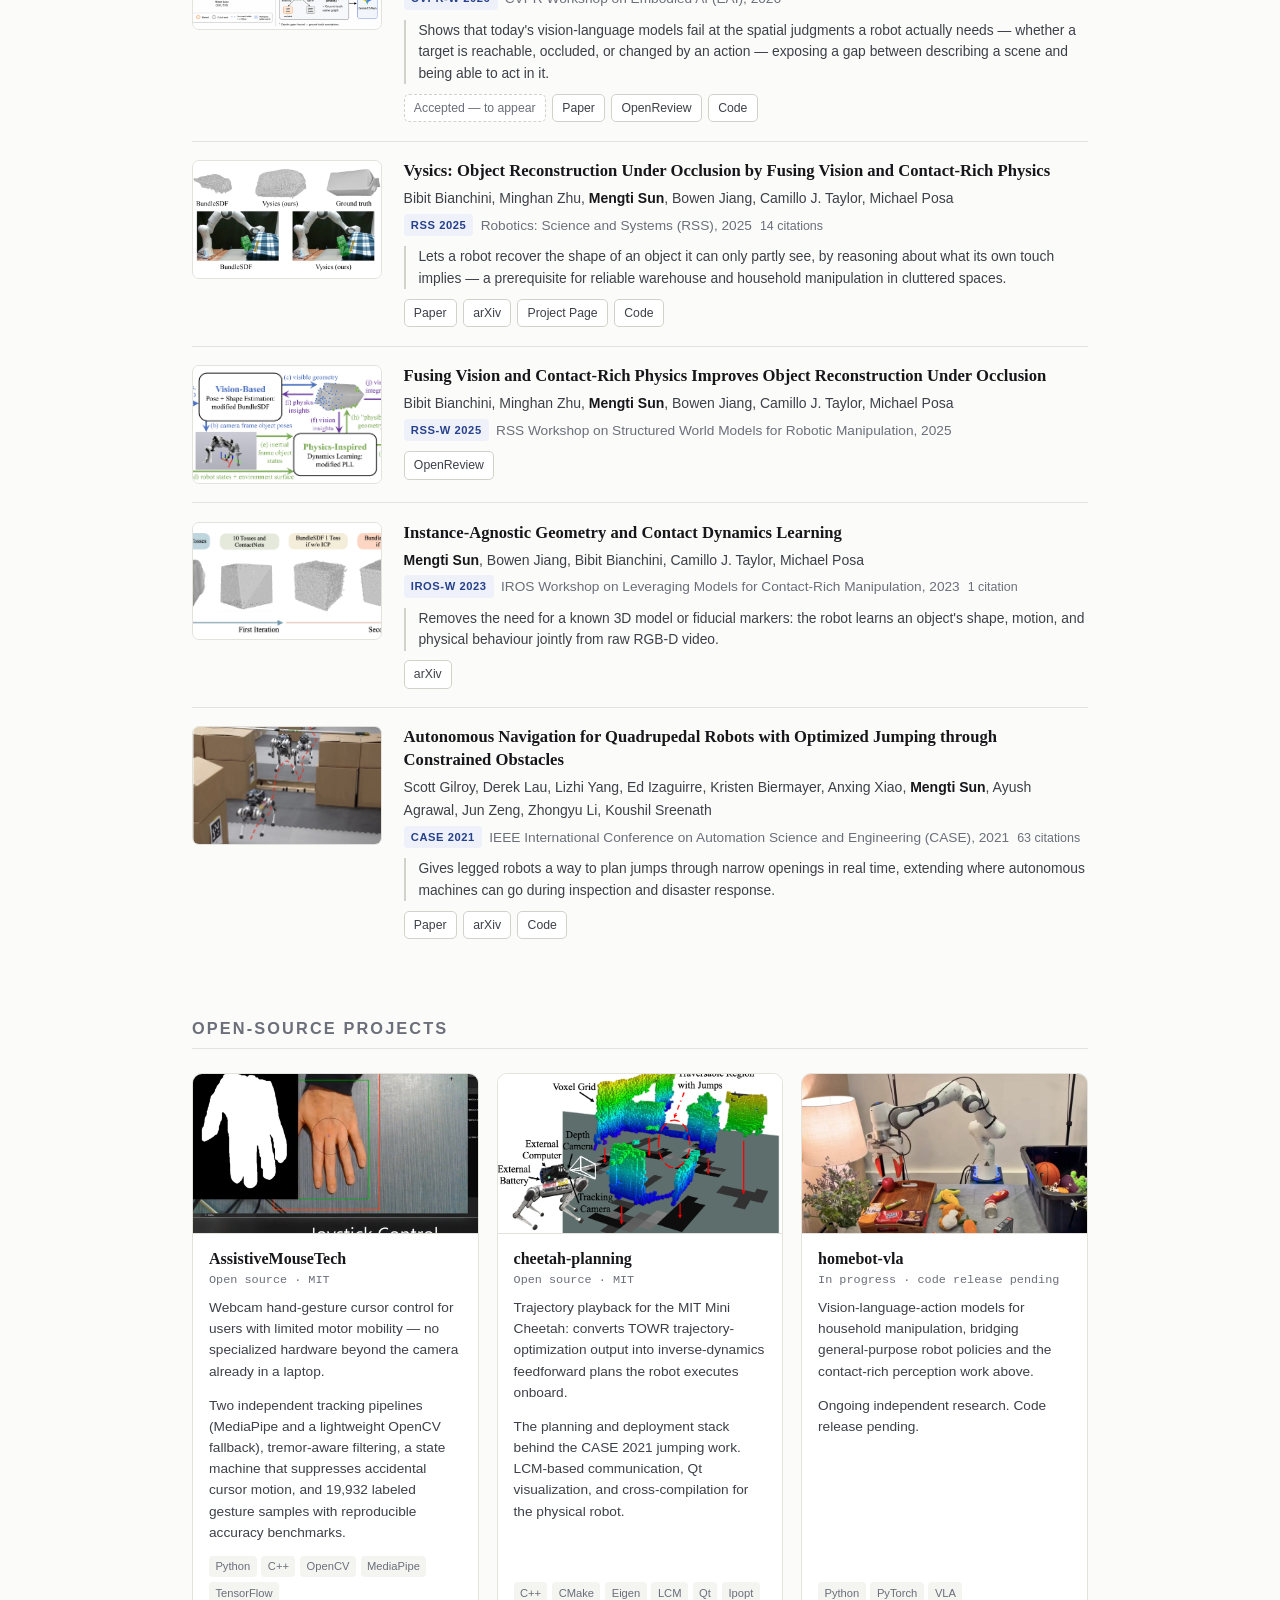
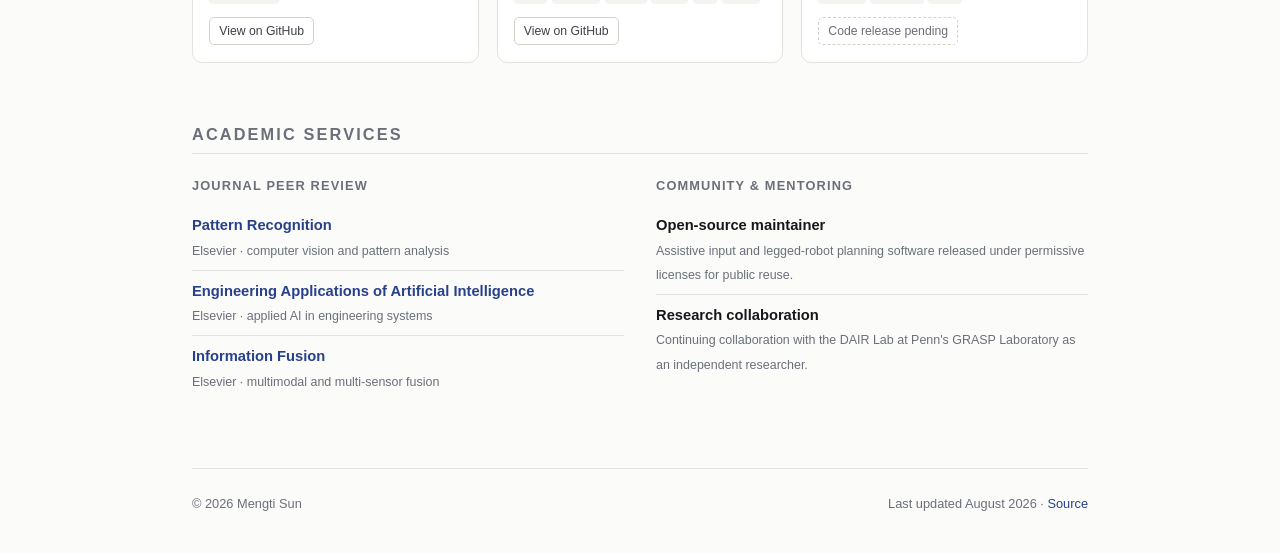
==== commit bf1f9728: "Update images" ====
--- a/index.html
+++ b/index.html
@@ -30,7 +30,7 @@
     <ul class="nav-links" id="nav-links">
       <li><a href="#home">Home</a></li>
       <li><a href="#news">News</a></li>
-      <li><a href="#about">About</a></li>
+      <li><a href="#research">Research</a></li>
       <li><a href="#publications">Publications</a></li>
       <li><a href="#projects">Projects</a></li>
       <li><a href="#services">Services</a></li>
@@ -75,12 +75,9 @@
           <li><a href="https://github.com/mengtis" rel="noopener">
             <svg viewBox="0 0 24 24" aria-hidden="true"><path d="M12 .5a12 12 0 0 0-3.8 23.4c.6.1.8-.3.8-.6v-2c-3.3.7-4-1.6-4-1.6-.6-1.4-1.4-1.8-1.4-1.8-1.1-.7.1-.7.1-.7 1.2.1 1.8 1.2 1.8 1.2 1.1 1.8 2.8 1.3 3.5 1 .1-.8.4-1.3.8-1.6-2.7-.3-5.5-1.3-5.5-5.9 0-1.3.5-2.4 1.2-3.2-.1-.3-.5-1.5.1-3.2 0 0 1-.3 3.3 1.2a11.5 11.5 0 0 1 6 0C17.1 4.8 18.1 5.1 18.1 5.1c.6 1.7.2 2.9.1 3.2.8.8 1.2 1.9 1.2 3.2 0 4.6-2.8 5.6-5.5 5.9.4.4.8 1.1.8 2.2v3.3c0 .3.2.7.8.6A12 12 0 0 0 12 .5z"/></svg>
             GitHub</a></li>
-          <li><a href="https://openreview.net/profile?id=~Mengti_Sun1" rel="noopener">
-            <svg viewBox="0 0 24 24" aria-hidden="true"><path d="M12 2a10 10 0 1 0 0 20 10 10 0 0 0 0-20zm0 3a7 7 0 0 1 7 7 7 7 0 0 1-7 7 7 7 0 0 1-7-7 7 7 0 0 1 7-7zm0 3a4 4 0 1 0 0 8 4 4 0 0 0 0-8z"/></svg>
-            OpenReview</a></li>
-          <li><a href="https://www.grasp.upenn.edu/people/mengti-sun/" rel="noopener">
-            <svg viewBox="0 0 24 24" aria-hidden="true"><path d="M12 3 1 9l11 6 9-4.9V17h2V9zM6 13.5V17c0 1.7 2.7 3 6 3s6-1.3 6-3v-3.5l-6 3.3z"/></svg>
-            GRASP Lab</a></li>
+          <li><a href="https://www.linkedin.com/in/mengti-sun-4661b2140/" rel="noopener">
+            <svg viewBox="0 0 24 24" aria-hidden="true"><path d="M19 0H5a5 5 0 0 0-5 5v14a5 5 0 0 0 5 5h14a5 5 0 0 0 5-5V5a5 5 0 0 0-5-5zM8 19H5V8h3v11zM6.5 6.7a1.77 1.77 0 1 1 0-3.53 1.77 1.77 0 0 1 0 3.53zM20 19h-3v-5.6c0-3.37-4-3.11-4 0V19h-3V8h3v1.77c1.4-2.59 7-2.78 7 2.47V19z"/></svg>
+            LinkedIn</a></li>
           <li><a href="assets/cv/Resume_Mengti_Sun_NIW_2026.pdf">
             <svg viewBox="0 0 24 24" aria-hidden="true"><path d="M14 2H6a2 2 0 0 0-2 2v16a2 2 0 0 0 2 2h12a2 2 0 0 0 2-2V8zm-1 7V3.5L18.5 9z"/></svg>
             CV (PDF)</a></li>
@@ -95,14 +92,14 @@
     <h2 class="sec-title" id="news-h">News</h2>
     <ul class="news">
       <li>
-        <span class="date">Sep 2026</span>
-        <span class="what"><em>SpatialBench-R</em> accepted to the <strong>Embodied AI Workshop at CVPR 2026</strong>; preprint on <a href="https://doi.org/10.5281/zenodo.22197469" rel="noopener">Zenodo</a> and code released.</span>
-      </li>
-      <li>
         <span class="date">Aug 2026</span>
         <span class="what">Joined <strong>Amazon Robotics</strong>, working on multimodal data collection pipelines and sensorized manipulator interfaces for robot learning.</span>
       </li>
       <li>
+        <span class="date">Jun 2026</span>
+        <span class="what"><em>SpatialBench-R</em> accepted to the <strong>Embodied AI Workshop at CVPR 2026</strong>; preprint on <a href="https://doi.org/10.5281/zenodo.22197469" rel="noopener">Zenodo</a> and code released.</span>
+      </li>
+      <li>
         <span class="date">Jun 2025</span>
         <span class="what"><em>Vysics</em> presented at <strong>Robotics: Science and Systems (RSS) 2025</strong>, with a companion paper at the RSS Workshop on Structured World Models for Robotic Manipulation.</span>
       </li>
@@ -126,37 +123,8 @@
   </section>
 
   <!-- ============ ABOUT ============ -->
-  <section id="about" aria-labelledby="about-h">
-    <h2 class="sec-title" id="about-h">About</h2>
-    <div class="about-body">
-      <p>
-        Robots are good at seeing and bad at everything sight leaves out. A box behind another box,
-        an object half-hidden by the gripper holding it, a part that rolls out of frame — in each
-        case the camera stops being useful exactly when the robot needs information most. My work
-        starts from the observation that the robot is not blind in these moments: it is still
-        <em>touching</em> the world, and the way an object moves under contact says a great deal
-        about the shape the camera cannot see.
-      </p>
-      <p>
-        In <strong>Vysics</strong> (RSS 2025) we made that idea concrete. The system fuses a
-        seconds-long RGB-D video with the robot's own proprioception, using observed motion to infer
-        "physible" geometry — the shape that best explains how the object actually behaved under
-        contact. It reconstructs occluded objects substantially better than vision-only methods,
-        without shape priors or category-level assumptions. My earlier
-        <strong>instance-agnostic learning</strong> work removed the remaining crutches: no known 3D
-        model, no AprilTag fiducials, just joint estimation of geometry, pose trajectory, and
-        contact dynamics from raw video.
-      </p>
-      <p>
-        The through-line from my time at Berkeley's Hybrid Robotics Lab — where I built the
-        trajectory optimization that let a Mini Cheetah jump through window-shaped gaps — is that
-        <strong>physics is a form of perception</strong>. A model of how things move is not just a
-        controller input; it is information about the world that no sensor supplies directly.
-        That conviction now shapes what I build at Amazon Robotics, where the bottleneck for robot
-        learning is high-quality multimodal data that captures force and contact alongside vision.
-      </p>
-    </div>
-
+  <section id="research" aria-labelledby="research-h">
+    <h2 class="sec-title" id="research-h">Research Interests</h2>
     <div class="interests">
       <div class="interest">
         <h3>Contact-Rich Perception</h3>
@@ -176,11 +144,6 @@
   <!-- ============ PUBLICATIONS ============ -->
   <section id="publications" aria-labelledby="pubs-h">
     <h2 class="sec-title" id="pubs-h">Publications</h2>
-    <p class="about-body" style="font-size:.9rem;color:var(--muted);margin-bottom:1.6rem;">
-      Paper titles link to the published version where available; my name is shown in bold.
-      A complete, independently maintained record is on
-      <a href="https://scholar.google.com/citations?user=hXb_RHoAAAAJ" rel="noopener">Google Scholar</a>.
-    </p>
     <div id="pub-list"></div>
   </section>
 
--- a/assets/css/style.css
+++ b/assets/css/style.css
@@ -202,9 +202,6 @@
 }
 
 /* ---------- About ---------- */
-.about-body { color: var(--ink-2); max-width: 68ch; }
-.about-body strong { color: var(--ink); font-weight: 600; }
-
 .interests { display: grid; grid-template-columns: repeat(3, 1fr); gap: 1rem; margin-top: 1.7rem; }
 .interest {
   background: var(--surface); border: 1px solid var(--border);
